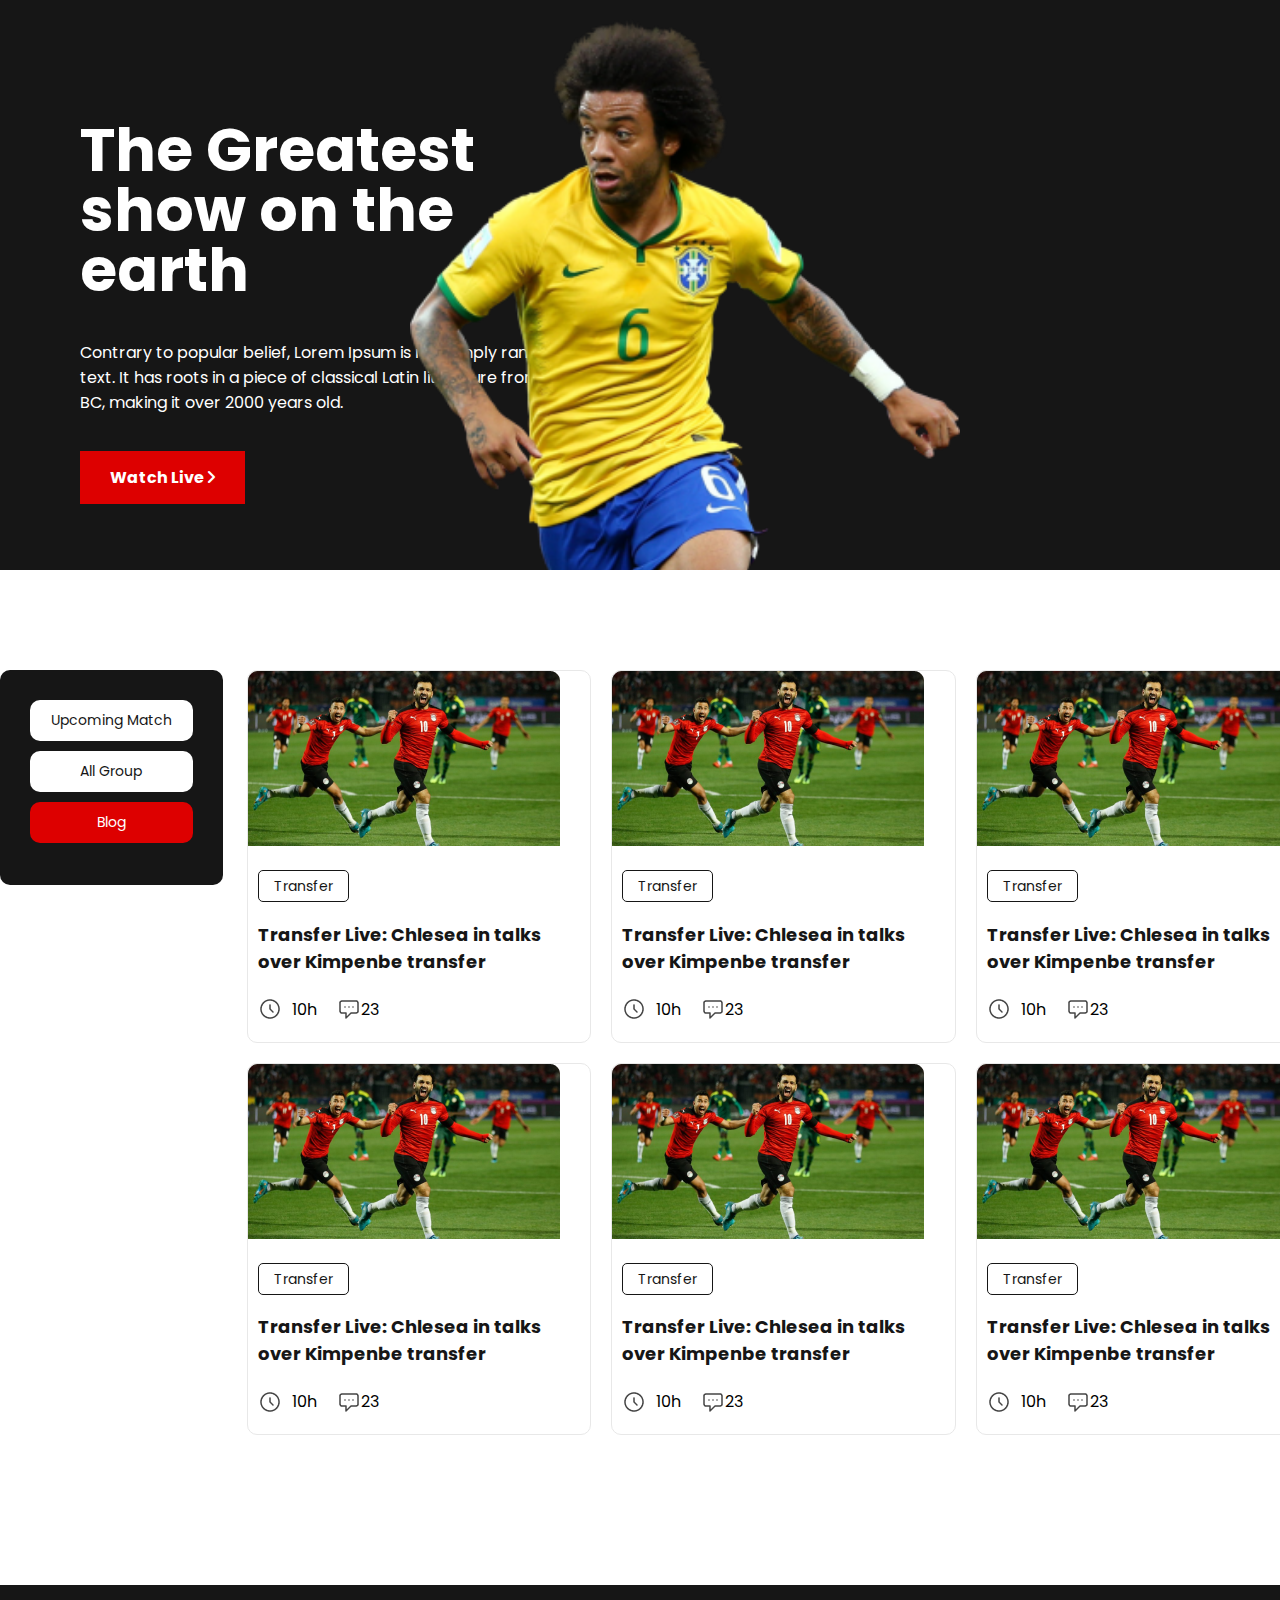
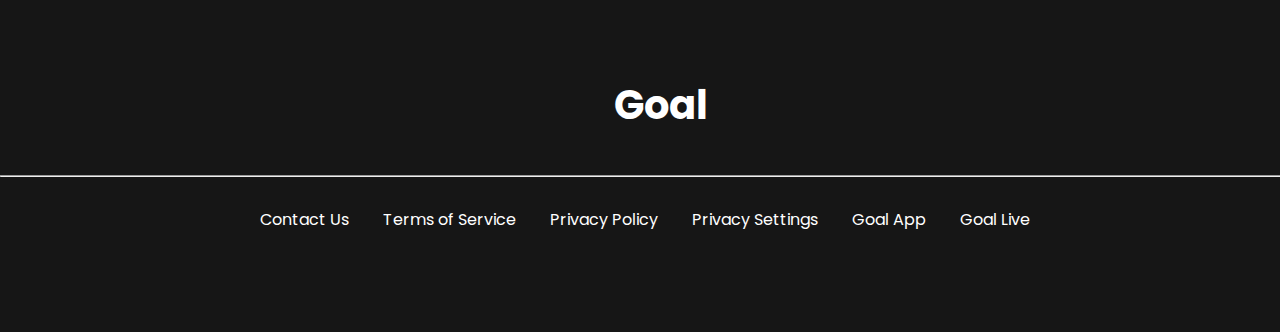
==== index.html @ 1507ff4c "homepage done" ====
<!DOCTYPE html>
<html lang="en">

<head>
    <meta charset="UTF-8">
    <meta http-equiv="X-UA-Compatible" content="IE=edge">
    <meta name="viewport" content="width=device-width, initial-scale=1.0">
    <title>World Cup - 2022</title>
    <!-- Fontawesome -->
    <link rel="stylesheet" href="css/all.min.css">
    <link rel="stylesheet" href="css/fontawesome.min.css">
    <!-- Stylesheet -->
    <link rel="stylesheet" href="css/style.css">
</head>

<body>

    <!-- Header Area Start -->
    <header class="header-area">
        <div class="container">
            <div class="header-content">
                <h1>The Greatest show on the earth</h1>
                <p>Contrary to popular belief, Lorem Ipsum is not simply
                    random text. It has roots in a piece of classical Latin literature from 45 BC, making it over 2000
                    years
                    old.</p>
                <a class="btn" href="">Watch Live <i class="fa-solid fa-angle-right"></i></a>
            </div>
            <div class="header-image">
                <img src="images/Banner Image.png" alt="banner">
            </div>

        </div>
    </header>
    <!-- Header Area End -->

    <!-- Blog Area -->
    <div class="blog-area">
        <div class="container">
            <div class="blog-wrapper">
                <div class="filter-bar">
                    <a href="#">Upcoming Match</a>
                    <a href="#">All Group</a>
                    <a class="active" href="#">Blog</a>
                </div>
                <div class="blogs">
                    <div class="blog">
                        <article>
                            <div class="blog-image">
                                <a href="#"><img src="images/Blog Image.png" alt="blog"></a>
                            </div>
                            <div class="blog-contents">
                                <a href="#">Transfer</a>
                                <h5> <a href="#">Transfer Live: Chlesea in talks over Kimpenbe transfer</a> </h5>
                                <div class="blog-meta">
                                    <div class="post-time"> <img src="images/Time Icon.png" alt="time"> <span>10h</span>
                                    </div>
                                    <div class="post-comment">
                                        <img src="images/Chat Icon.png" alt="chat"> <span>23</span>
                                    </div>
                                </div>
                            </div>
                        </article>
                        <article>
                            <div class="blog-image">
                                <a href="#"><img src="images/Blog Image.png" alt="blog"></a>
                            </div>
                            <div class="blog-contents">
                                <a href="#">Transfer</a>
                                <h5> <a href="#">Transfer Live: Chlesea in talks over Kimpenbe transfer</a> </h5>
                                <div class="blog-meta">
                                    <div class="post-time"> <img src="images/Time Icon.png" alt="time"> <span>10h</span>
                                    </div>
                                    <div class="post-comment">
                                        <img src="images/Chat Icon.png" alt="chat"> <span>23</span>
                                    </div>
                                </div>
                            </div>
                        </article>
                        <article>
                            <div class="blog-image">
                                <a href="#"><img src="images/Blog Image.png" alt="blog"></a>
                            </div>
                            <div class="blog-contents">
                                <a href="#">Transfer</a>
                                <h5> <a href="#">Transfer Live: Chlesea in talks over Kimpenbe transfer</a> </h5>
                                <div class="blog-meta">
                                    <div class="post-time"> <img src="images/Time Icon.png" alt="time"> <span>10h</span>
                                    </div>
                                    <div class="post-comment">
                                        <img src="images/Chat Icon.png" alt="chat"> <span>23</span>
                                    </div>
                                </div>
                            </div>
                        </article>
                        <article>
                            <div class="blog-image">
                                <a href="#"><img src="images/Blog Image.png" alt="blog"></a>
                            </div>
                            <div class="blog-contents">
                                <a href="#">Transfer</a>
                                <h5> <a href="#">Transfer Live: Chlesea in talks over Kimpenbe transfer</a> </h5>
                                <div class="blog-meta">
                                    <div class="post-time"> <img src="images/Time Icon.png" alt="time"> <span>10h</span>
                                    </div>
                                    <div class="post-comment">
                                        <img src="images/Chat Icon.png" alt="chat"> <span>23</span>
                                    </div>
                                </div>
                            </div>
                        </article>
                        <article>
                            <div class="blog-image">
                                <a href="#"><img src="images/Blog Image.png" alt="blog"></a>
                            </div>
                            <div class="blog-contents">
                                <a href="#">Transfer</a>
                                <h5> <a href="#">Transfer Live: Chlesea in talks over Kimpenbe transfer</a> </h5>
                                <div class="blog-meta">
                                    <div class="post-time"> <img src="images/Time Icon.png" alt="time"> <span>10h</span>
                                    </div>
                                    <div class="post-comment">
                                        <img src="images/Chat Icon.png" alt="chat"> <span>23</span>
                                    </div>
                                </div>
                            </div>
                        </article>
                        <article>
                            <div class="blog-image">
                                <a href="#"><img src="images/Blog Image.png" alt="blog"></a>
                            </div>
                            <div class="blog-contents">
                                <a href="#">Transfer</a>
                                <h5> <a href="#">Transfer Live: Chlesea in talks over Kimpenbe transfer</a> </h5>
                                <div class="blog-meta">
                                    <div class="post-time"> <img src="images/Time Icon.png" alt="time"> <span>10h</span>
                                    </div>
                                    <div class="post-comment">
                                        <img src="images/Chat Icon.png" alt="chat"> <span>23</span>
                                    </div>
                                </div>
                            </div>
                        </article>


                    </div>
                </div>
            </div>
        </div>
    </div>

    <!-- Footer Section -->
    <footer class="footer-area">
        <div class="container">
            <h3> <a href="index.html">Goal</a></h3>
            <hr>
            <div class="footer-nav">
                <ul>
                    <li><a href="#">Contact Us</a></li>
                    <li><a href="#">Terms of Service</a></li>
                    <li><a href="#">Privacy Policy</a></li>
                    <li><a href="#">Privacy Settings</a></li>
                    <li><a href="#">Goal App</a></li>
                    <li><a href="#">Goal Live</a></li>
                </ul>
            </div>
        </div>

    </footer>

</body>

</html>
---- css/style.css ----
/* Common CSS */
@import url('https://fonts.googleapis.com/css2?family=Poppins:wght@300;400;500;600&display=swap');
body{
    margin: 0;
    font-family: 'Poppins', sans-serif;
}
.container{
    width: 1320px;
    margin: auto;
}
a{
    text-decoration: none;
}
.btn{
    padding: 15px 30px;
    font-size: 16px;
    font-weight: bold;
    background-color: #DD0000;
    color: #fff;
}
/* Header Area */
.header-area{
    background-color: #161616;
    overflow: hidden;
    padding: 80px;
    position: relative;
}
.header-content{
    max-width: 500px;
    color: #fff;
}
.header-content h1{
    font-size: 60px;
    line-height: 60px;
}
.header-content p{
    margin-bottom: 50px;
}

.header-image{
    position: absolute;
    bottom: -6%;
    right: 25%;
}
.header-image img{
    width: 550px;
}

/* Blog Area */
.blog-area{
    padding: 100px 0;
}
.blog-wrapper{
    display: flex;
}
.blog-area .filter-bar{
    background-color: #161616;
    padding: 30px;
    width: 250px;
    height: 155px;
    border-radius: 10px;
    margin-right: 24px;
}

.blog-area .filter-bar a{
    color: #161616;
    background-color: #fff;
    padding: 10px 20px;
    display: block;
    margin-bottom: 10px;
    border-radius: 10px;
    text-align: center;
    font-size: 14px;
}
.blog-area .filter-bar .active{
    background-color: #DD0000;
    color: #fff;
}
.blog-area .blog{
    display: grid;
    grid-template-columns: repeat(3, 1fr);
    grid-column-gap: 20px;
    grid-row-gap: 20px;
}
.blog-area .blog article{
    border: 1px solid #E8E8E8;
    border-radius: 10px;
}
.blog-area .blog article .blog-contents{
    padding: 20px 10px;
}
.blog-area .blog article .blog-contents > a{
    border: 1px solid #161616;
    color: #161616;
    padding: 5px 15px;
    font-size: 14px;
    border-radius: 5px;
}
.blog-area .blog article .blog-contents h5 a{
    font-size: 18px;
    color: #161616;
}
.blog-area .blog article .blog-contents .blog-meta{
    display: flex;
    justify-content: flex-start;
    align-items: center;
}
.blog-area .blog article .blog-contents .blog-meta .post-time{
   display: flex;
   justify-content: space-between;
   align-items: center;
   margin-right: 20px;
}
.blog-area .blog article .blog-contents .blog-meta .post-time img{
   margin-right: 10px;
}

.blog-area .blog article .blog-contents .blog-meta .post-comment{
   display: flex;
   justify-content: space-between;
   align-items: center;
}


/* Foote Area */
.footer-area{
    margin-top: 50px;
    background-color: #161616;
    padding: 50px 0 100px 0;
    text-align: center;
    overflow: hidden;
}
.footer-area h3{
    color: #fff;
    font-size: 40px;
}
.footer-area h3 a{
    color: #fff;
}
.footer-area .footer-nav{
    margin-top: 30px;
}
.footer-area .footer-nav ul{
    margin: 0;
    padding: 0;
}
.footer-area .footer-nav ul li{
    list-style: none;
    display: inline-block;
    margin-right: 30px;
}
.footer-area .footer-nav ul li a{
    text-decoration: none;
    color: #fff;
}
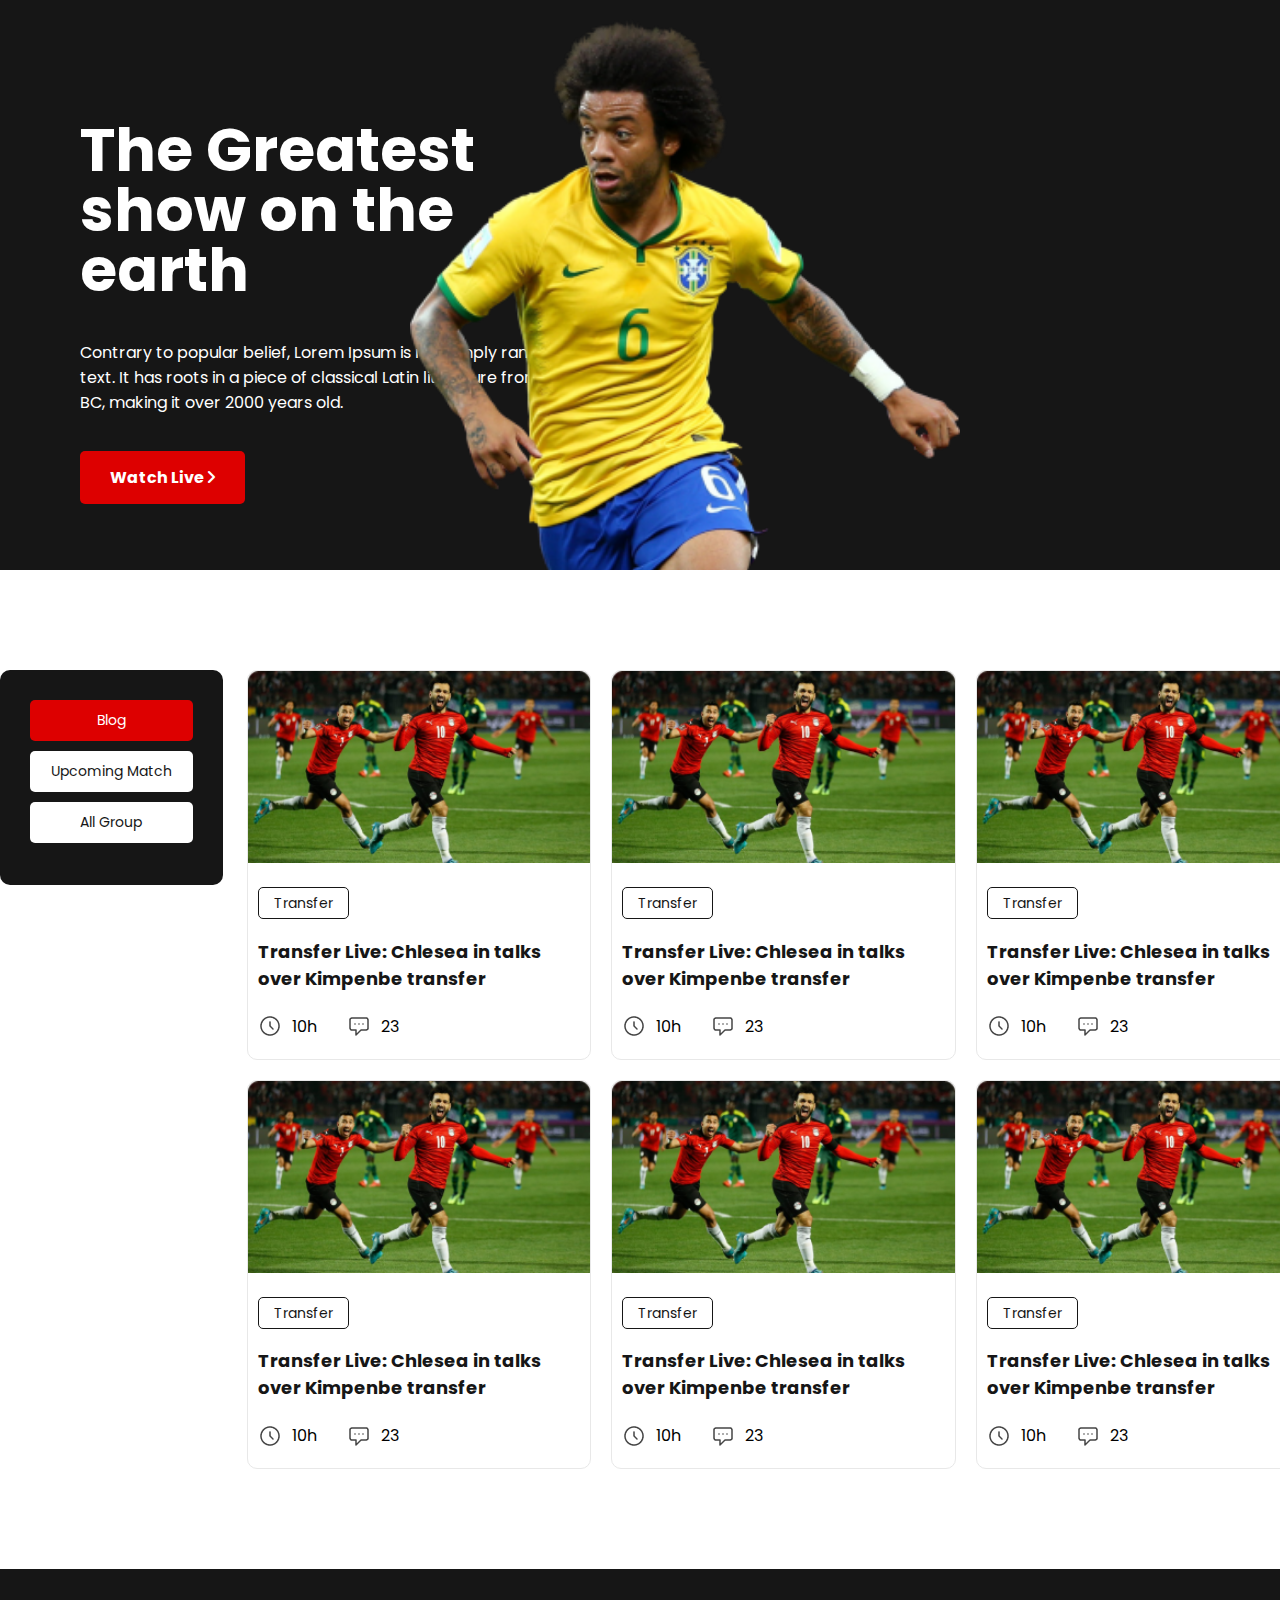
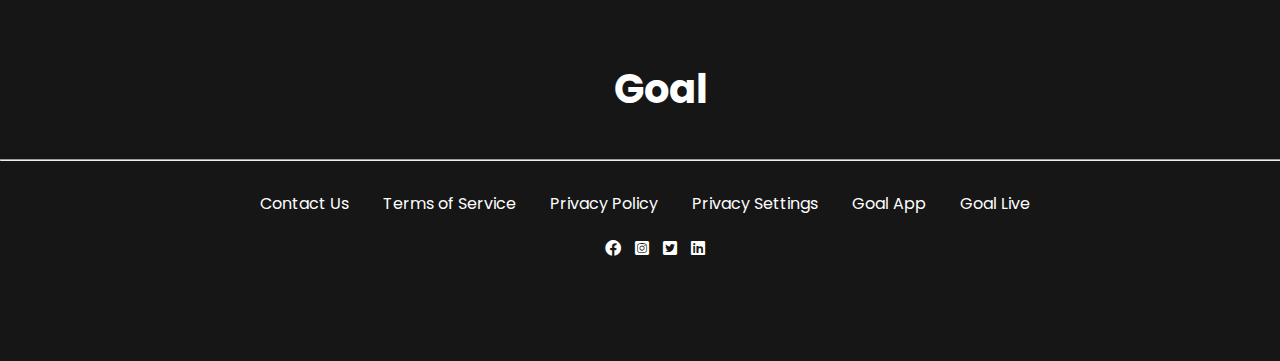
==== commit 614d41db: "all page done" ====
--- a/index.html
+++ b/index.html
@@ -11,6 +11,7 @@
     <link rel="stylesheet" href="css/fontawesome.min.css">
     <!-- Stylesheet -->
     <link rel="stylesheet" href="css/style.css">
+    <link rel="icon" type="image/png" href="images/favicon-96x96.png">
 </head>
 
 <body>
@@ -39,9 +40,9 @@
         <div class="container">
             <div class="blog-wrapper">
                 <div class="filter-bar">
-                    <a href="#">Upcoming Match</a>
+                    <a class="active" href="#">Blog</a>
+                    <a href="upcoming-match.html">Upcoming Match</a>
                     <a href="#">All Group</a>
-                    <a class="active" href="#">Blog</a>
                 </div>
                 <div class="blogs">
                     <div class="blog">
@@ -164,6 +165,12 @@
                     <li><a href="#">Goal Live</a></li>
                 </ul>
             </div>
+            <div class="socials">
+                <a href="#"><i class="fa-brands fa-facebook"></i></a>
+                <a href="#"><i class="fa-brands fa-instagram-square"></i></a>
+                <a href="#"><i class="fa-brands fa-twitter-square"></i></a>
+                <a href="#"><i class="fa-brands fa-linkedin"></i></a>
+            </div>
         </div>
 
     </footer>
--- a/css/style.css
+++ b/css/style.css
@@ -17,6 +17,7 @@
     font-weight: bold;
     background-color: #DD0000;
     color: #fff;
+    border-radius: 5px;
 }
 /* Header Area */
 .header-area{
@@ -48,7 +49,7 @@
 
 /* Blog Area */
 .blog-area{
-    padding: 100px 0;
+    padding: 100px 0 50px 0;
 }
 .blog-wrapper{
     display: flex;
@@ -68,7 +69,7 @@
     padding: 10px 20px;
     display: block;
     margin-bottom: 10px;
-    border-radius: 10px;
+    border-radius: 5px;
     text-align: center;
     font-size: 14px;
 }
@@ -86,6 +87,9 @@
     border: 1px solid #E8E8E8;
     border-radius: 10px;
 }
+.blog-area .blog article .blog-image a img{
+    width: 100%;
+}
 .blog-area .blog article .blog-contents{
     padding: 20px 10px;
 }
@@ -109,9 +113,12 @@
    display: flex;
    justify-content: space-between;
    align-items: center;
-   margin-right: 20px;
+   margin-right: 30px;
 }
 .blog-area .blog article .blog-contents .blog-meta .post-time img{
+   margin-right: 10px;
+}
+.blog-area .blog article .blog-contents .blog-meta .post-comment img{
    margin-right: 10px;
 }
 
@@ -121,6 +128,73 @@
    align-items: center;
 }
 
+/* Upcoming Match Area*/
+.ucm-area{
+    padding: 100px 0 50px 0;
+}
+.ucm-wrapper{
+    display: flex;
+}
+.ucm-area .filter-bar{
+    background-color: #161616;
+    padding: 30px;
+    width: 250px;
+    height: 155px;
+    border-radius: 10px;
+    margin-right: 24px;
+}
+
+.ucm-area .filter-bar a{
+    color: #161616;
+    background-color: #fff;
+    padding: 10px 20px;
+    display: block;
+    margin-bottom: 10px;
+    border-radius: 5px;
+    text-align: center;
+    font-size: 14px;
+}
+.ucm-area .filter-bar .active{
+    background-color: #DD0000;
+    color: #fff;
+}
+.ucm-area .matchs{
+    display: grid;
+    grid-template-columns: repeat(3, 1fr);
+    grid-column-gap: 20px;
+    grid-row-gap: 20px;
+}
+.ucm-area .matchs .single-match{
+    border: 1px solid #E8E8E8;
+    border-radius: 10px;
+    padding: 20px;
+}
+
+.ucm-area .matchs .single-match .vs-image{
+    display: flex;
+    align-items: center;
+    margin-bottom: 20px;
+}
+.ucm-area .matchs .single-match .vs-image img{
+    width: 83px;
+    height: auto;
+}
+.ucm-area .matchs .single-match .vs-image h5{
+    margin: 0 10px;
+}
+.ucm-area .matchs .single-match .vs-info{
+    text-align: center;
+}
+.ucm-area .matchs .single-match .vs-info h4{
+    font-size: 20px;
+    font-weight: 500;
+    margin: 0 0 10px 0;
+}
+.ucm-area .matchs .single-match .vs-info p{
+    font-size: 16px;
+    font-weight: normal;
+}
+
 
 /* Foote Area */
 .footer-area{
@@ -154,3 +228,14 @@
     color: #fff;
 }
 
+.footer-area .socials{
+    margin-top: 20px;
+}
+
+.footer-area .socials a{
+    text-decoration: none;
+    color: #fff;
+    margin-right: 10px;
+    font-size: 16px;
+    display: inline-block;
+}
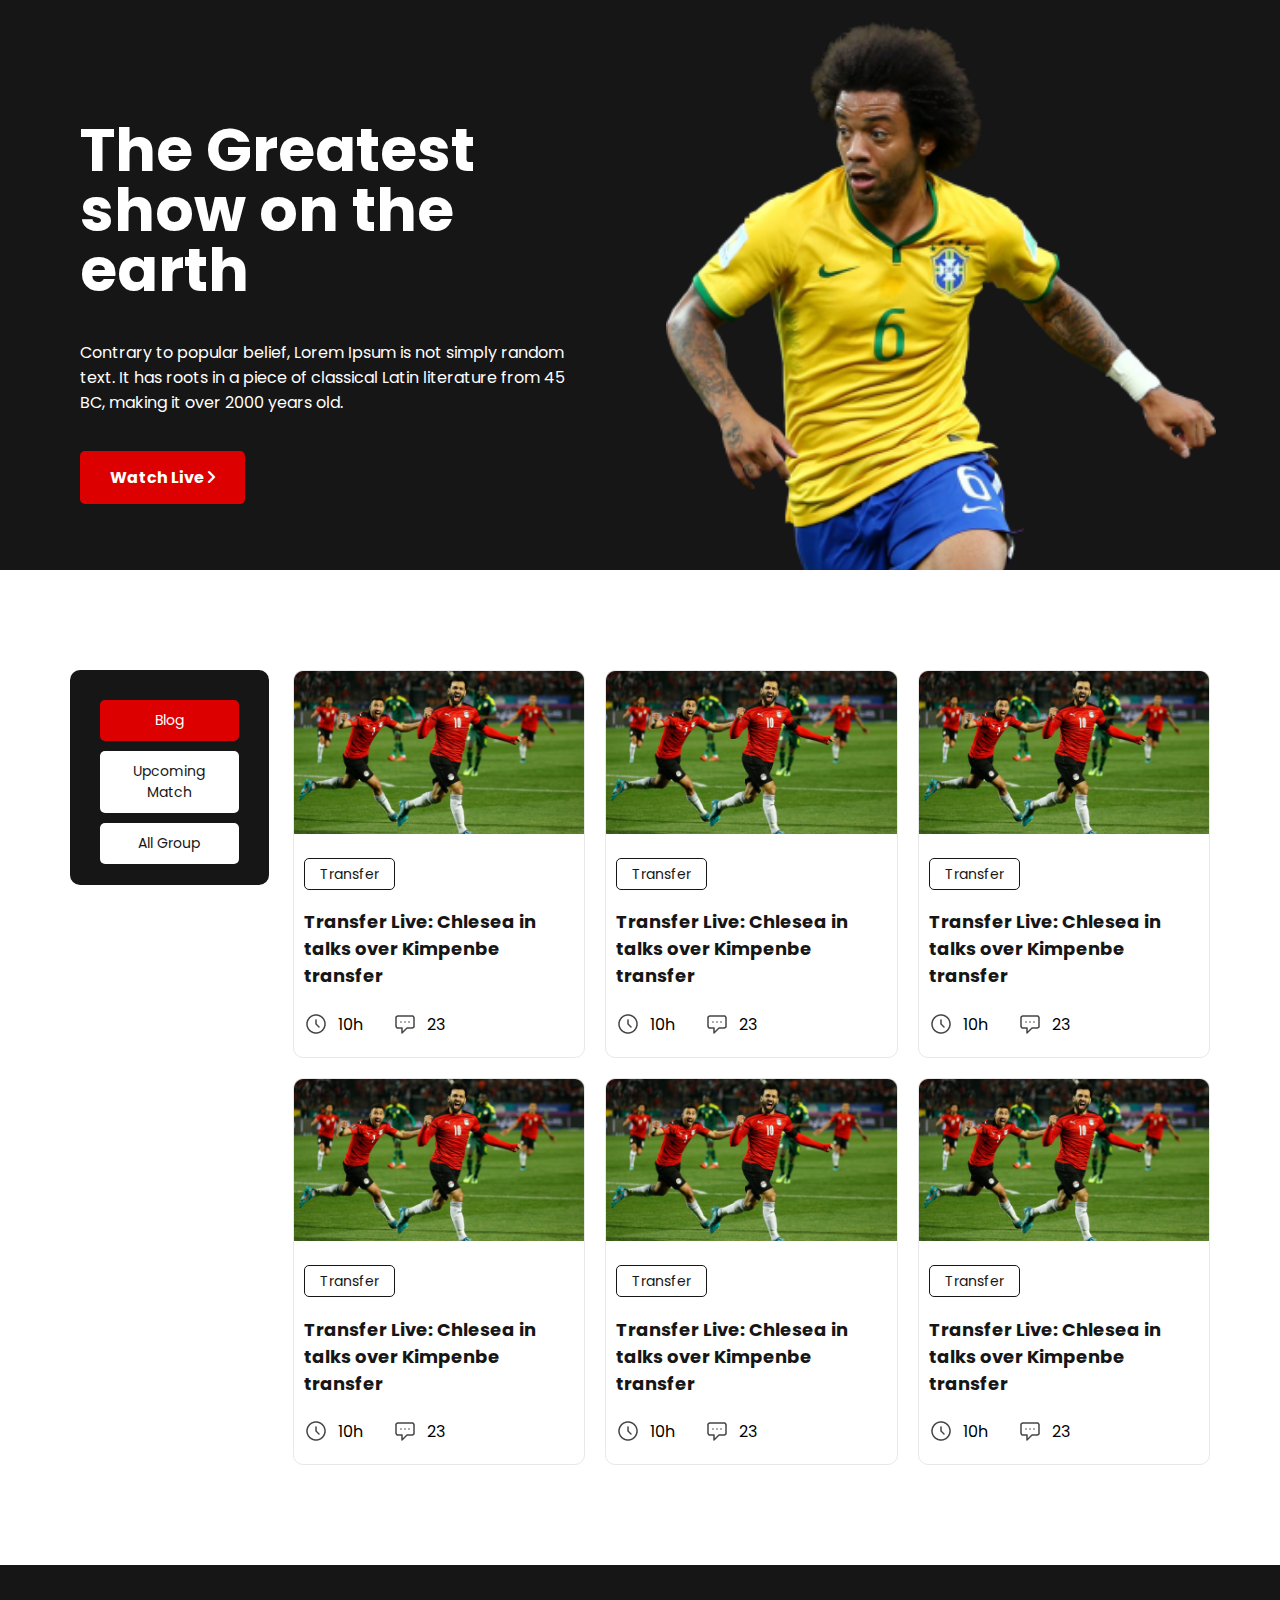
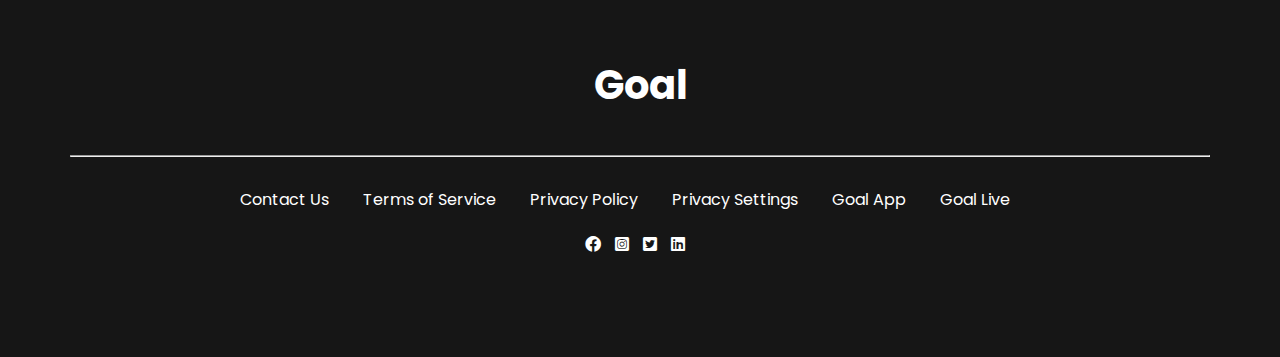
==== commit bb153e79: "container responsive done" ====
--- a/index.html
+++ b/index.html
@@ -11,6 +11,8 @@
     <link rel="stylesheet" href="css/fontawesome.min.css">
     <!-- Stylesheet -->
     <link rel="stylesheet" href="css/style.css">
+    <link rel="stylesheet" href="css/responsive.css">
+    <!-- Favicon -->
     <link rel="icon" type="image/png" href="images/favicon-96x96.png">
 </head>
 
--- a/css/responsive.css
+++ b/css/responsive.css
@@ -0,0 +1,45 @@
+/* Normal desktop :1200px. */
+@media (min-width: 1200px) and (max-width: 1500px) {
+
+    .container{
+        width: 1140px;
+    }
+
+    /* Herader Area */
+    .header-image{
+        right: 5%;
+    }
+
+}
+
+
+/* Normal desktop :992px. */
+@media (min-width: 992px) and (max-width: 1200px) {
+    .container{
+        width: 960px;
+    }
+
+}
+
+ 
+/* Tablet desktop :768px. */
+@media (min-width: 768px) and (max-width: 991px) {
+
+    .container{
+         width: 720px;
+    }
+
+}
+
+ 
+/* small mobile :320px. */
+@media (max-width: 767px) {
+    
+ 
+}
+ 
+/* Large Mobile :480px. */
+@media only screen and (min-width: 480px) and (max-width: 767px) {
+.container {width:450px}
+ 
+}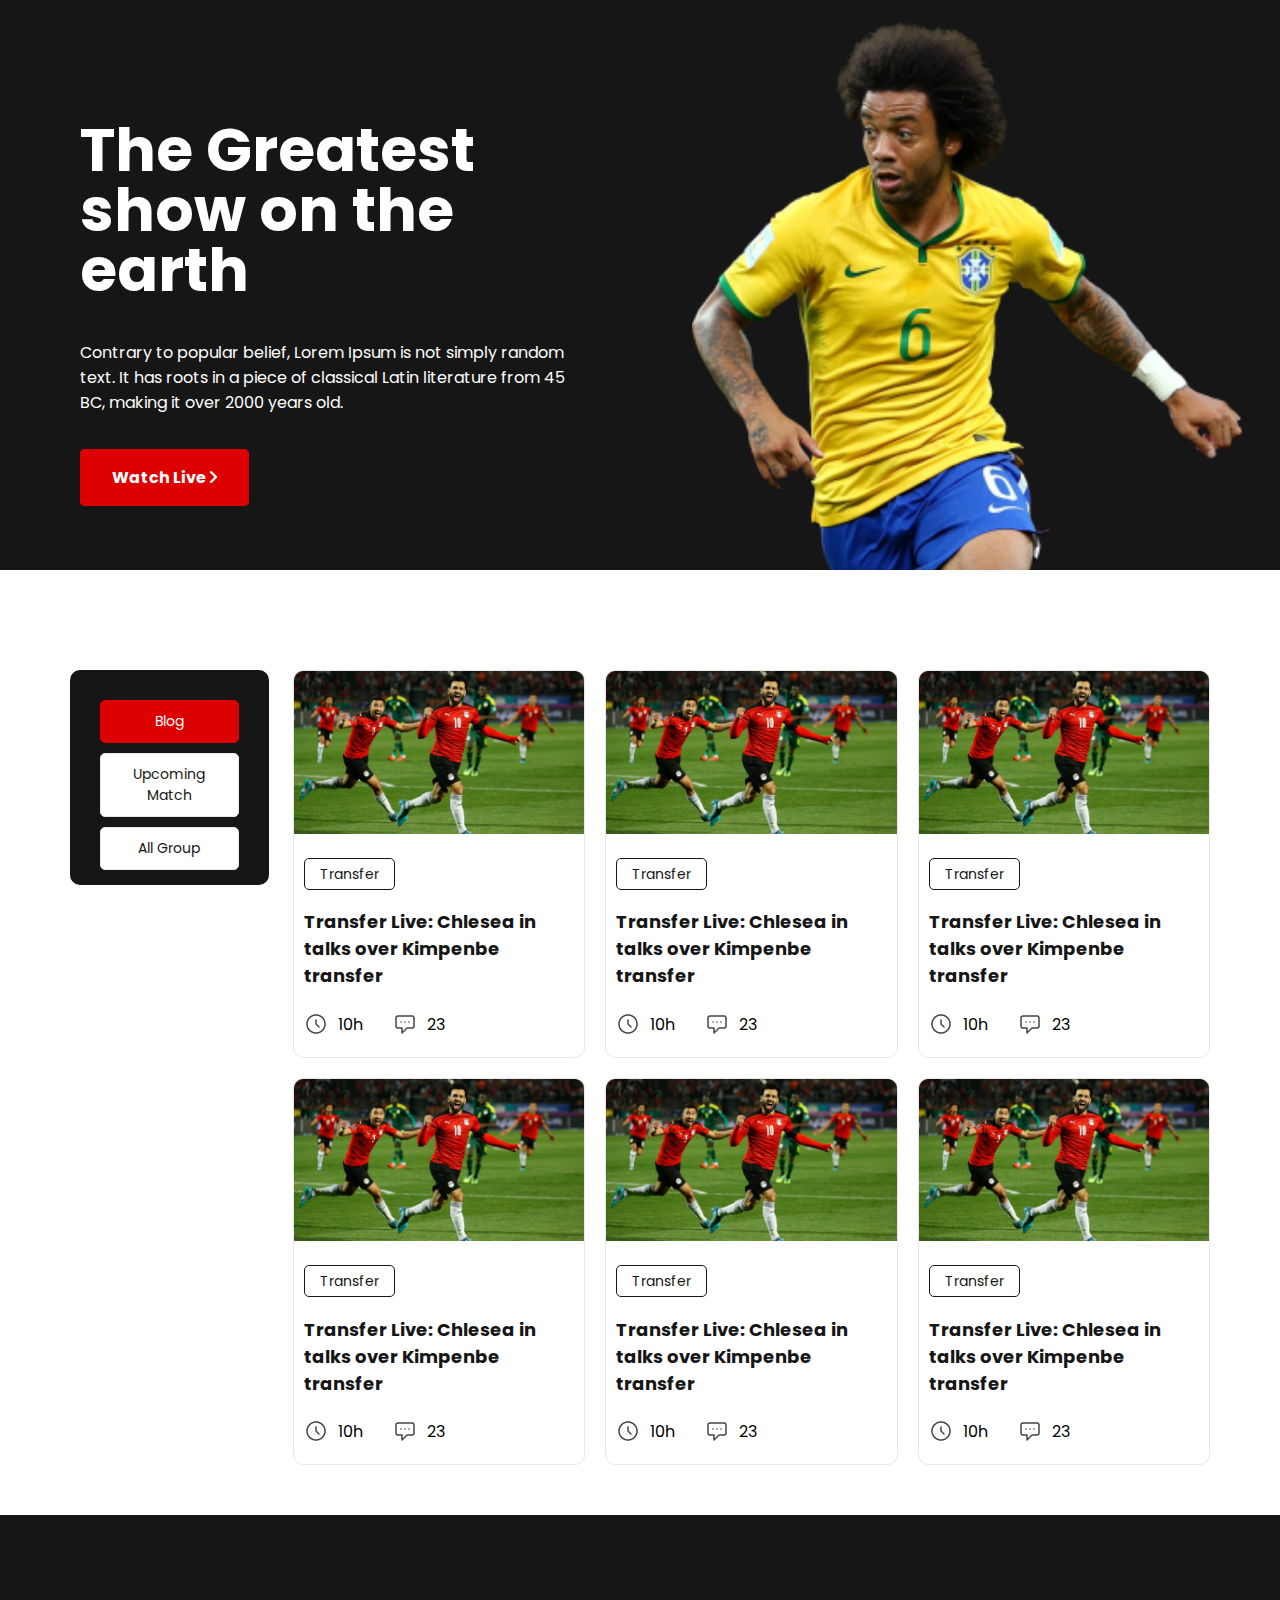
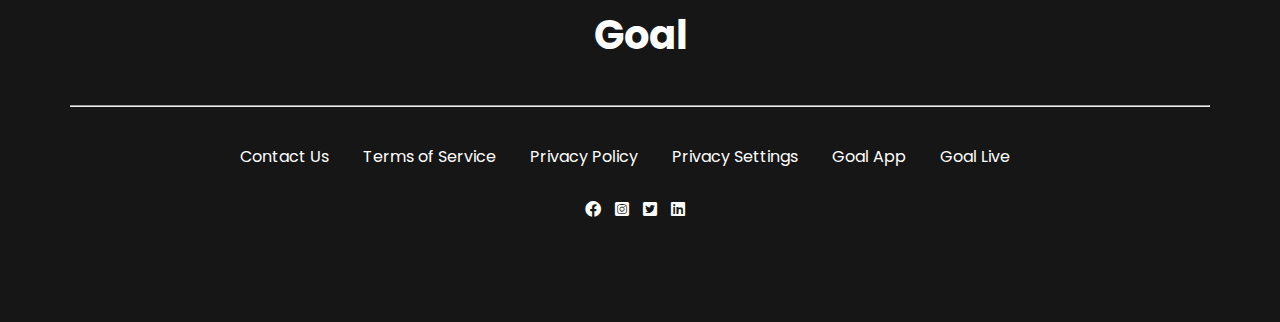
==== commit b6b6b157: "responsive done" ====
--- a/index.html
+++ b/index.html
@@ -144,8 +144,9 @@
                                 </div>
                             </div>
                         </article>
-
-
+                    </div>
+                    <div class="view-more">
+                        <a class="btn btn-7" href="#">View All</a>
                     </div>
                 </div>
             </div>
--- a/css/style.css
+++ b/css/style.css
@@ -1,60 +1,105 @@
 /* Common CSS */
 @import url('https://fonts.googleapis.com/css2?family=Poppins:wght@300;400;500;600&display=swap');
-body{
+
+body {
     margin: 0;
     font-family: 'Poppins', sans-serif;
 }
-.container{
+
+.container {
     width: 1320px;
     margin: auto;
 }
-a{
+
+a {
     text-decoration: none;
 }
-.btn{
+
+/* .btn {
     padding: 15px 30px;
     font-size: 16px;
     font-weight: bold;
     background-color: #DD0000;
     color: #fff;
     border-radius: 5px;
-}
+} */
+
+.btn {
+    padding: 15px 30px;
+    font-size: 16px;
+    font-weight: bold;
+    background-color: #DD0000;
+    color: #fff;
+    border-radius: 5px;
+    border: 2px solid #DD0000;
+    transition: all .5s;
+}
+
+.btn i {
+    transition: all .5s;
+}
+
+.btn:hover {
+    background-color: #fff;
+    color: #DD0000;
+
+}
+
+.btn:hover i {
+    margin-left: 10px;
+}
+
+
 /* Header Area */
-.header-area{
+.header-area {
     background-color: #161616;
     overflow: hidden;
     padding: 80px;
     position: relative;
 }
-.header-content{
+
+.header-content {
     max-width: 500px;
     color: #fff;
 }
-.header-content h1{
+
+.header-content h1 {
     font-size: 60px;
     line-height: 60px;
 }
-.header-content p{
+
+.header-content p {
     margin-bottom: 50px;
 }
 
-.header-image{
+.header-image {
     position: absolute;
     bottom: -6%;
-    right: 25%;
-}
-.header-image img{
+    right: 10%;
+}
+
+.header-image img {
     width: 550px;
 }
 
 /* Blog Area */
-.blog-area{
+.blog-area {
     padding: 100px 0 50px 0;
 }
-.blog-wrapper{
-    display: flex;
-}
-.blog-area .filter-bar{
+
+.blog-wrapper {
+    display: flex;
+}
+
+.blog-area .blogs .view-more {
+    display: flex;
+    justify-content: center;
+    align-content: center;
+    margin-top: 40px;
+    display: none;
+}
+
+.blog-area .filter-bar {
     background-color: #161616;
     padding: 30px;
     width: 250px;
@@ -63,79 +108,94 @@
     margin-right: 24px;
 }
 
-.blog-area .filter-bar a{
+.blog-area .filter-bar a {
     color: #161616;
     background-color: #fff;
     padding: 10px 20px;
     display: block;
     margin-bottom: 10px;
+    border: 1px solid #E8E8E8;
     border-radius: 5px;
     text-align: center;
     font-size: 14px;
 }
-.blog-area .filter-bar .active{
+
+.blog-area .filter-bar .active {
     background-color: #DD0000;
     color: #fff;
-}
-.blog-area .blog{
+    border: 1px solid #DD0000;
+}
+
+.blog-area .blog {
     display: grid;
     grid-template-columns: repeat(3, 1fr);
     grid-column-gap: 20px;
     grid-row-gap: 20px;
 }
-.blog-area .blog article{
+
+.blog-area .blog article {
     border: 1px solid #E8E8E8;
     border-radius: 10px;
 }
-.blog-area .blog article .blog-image a img{
+
+.blog-area .blog article .blog-image a img {
     width: 100%;
 }
-.blog-area .blog article .blog-contents{
+
+.blog-area .blog article .blog-contents {
     padding: 20px 10px;
 }
-.blog-area .blog article .blog-contents > a{
+
+.blog-area .blog article .blog-contents>a {
     border: 1px solid #161616;
     color: #161616;
     padding: 5px 15px;
     font-size: 14px;
     border-radius: 5px;
 }
-.blog-area .blog article .blog-contents h5 a{
+
+.blog-area .blog article .blog-contents h5 a {
     font-size: 18px;
     color: #161616;
 }
-.blog-area .blog article .blog-contents .blog-meta{
+
+.blog-area .blog article .blog-contents .blog-meta {
     display: flex;
     justify-content: flex-start;
     align-items: center;
 }
-.blog-area .blog article .blog-contents .blog-meta .post-time{
-   display: flex;
-   justify-content: space-between;
-   align-items: center;
-   margin-right: 30px;
-}
-.blog-area .blog article .blog-contents .blog-meta .post-time img{
-   margin-right: 10px;
-}
-.blog-area .blog article .blog-contents .blog-meta .post-comment img{
-   margin-right: 10px;
-}
-
-.blog-area .blog article .blog-contents .blog-meta .post-comment{
-   display: flex;
-   justify-content: space-between;
-   align-items: center;
+
+.blog-area .blog article .blog-contents .blog-meta .post-time {
+    display: flex;
+    justify-content: space-between;
+    align-items: center;
+    margin-right: 30px;
+}
+
+.blog-area .blog article .blog-contents .blog-meta .post-time img {
+    margin-right: 10px;
+}
+
+.blog-area .blog article .blog-contents .blog-meta .post-comment img {
+    margin-right: 10px;
+}
+
+.blog-area .blog article .blog-contents .blog-meta .post-comment {
+    display: flex;
+    justify-content: space-between;
+    align-items: center;
 }
 
 /* Upcoming Match Area*/
-.ucm-area{
+.ucm-area {
     padding: 100px 0 50px 0;
 }
-.ucm-wrapper{
-    display: flex;
-}
-.ucm-area .filter-bar{
+
+.ucm-wrapper {
+    display: flex;
+}
+
+.ucm-area .filter-bar {
     background-color: #161616;
     padding: 30px;
     width: 250px;
@@ -144,98 +204,123 @@
     margin-right: 24px;
 }
 
-.ucm-area .filter-bar a{
+.ucm-area .filter-bar a {
     color: #161616;
     background-color: #fff;
     padding: 10px 20px;
     display: block;
     margin-bottom: 10px;
+    border: 1px solid #E8E8E8;
     border-radius: 5px;
     text-align: center;
     font-size: 14px;
 }
-.ucm-area .filter-bar .active{
+
+.ucm-area .filter-bar .active {
     background-color: #DD0000;
     color: #fff;
-}
-.ucm-area .matchs{
+    border: 1px solid #DD0000;
+}
+
+.ucm-area .matchs {
     display: grid;
     grid-template-columns: repeat(3, 1fr);
     grid-column-gap: 20px;
     grid-row-gap: 20px;
 }
-.ucm-area .matchs .single-match{
+
+.ucm-area .view-more {
+    display: flex;
+    justify-content: center;
+    align-content: center;
+    margin-top: 40px;
+    display: none;
+}
+
+.ucm-area .matchs .single-match {
     border: 1px solid #E8E8E8;
     border-radius: 10px;
     padding: 20px;
 }
 
-.ucm-area .matchs .single-match .vs-image{
+.ucm-area .matchs .single-match .vs-image {
     display: flex;
     align-items: center;
     margin-bottom: 20px;
-}
-.ucm-area .matchs .single-match .vs-image img{
+    justify-content: center;
+}
+
+.ucm-area .matchs .single-match .vs-image img {
     width: 83px;
     height: auto;
 }
-.ucm-area .matchs .single-match .vs-image h5{
+
+.ucm-area .matchs .single-match .vs-image h5 {
     margin: 0 10px;
 }
-.ucm-area .matchs .single-match .vs-info{
+
+.ucm-area .matchs .single-match .vs-info {
     text-align: center;
 }
-.ucm-area .matchs .single-match .vs-info h4{
+
+.ucm-area .matchs .single-match .vs-info h4 {
     font-size: 20px;
     font-weight: 500;
     margin: 0 0 10px 0;
 }
-.ucm-area .matchs .single-match .vs-info p{
+
+.ucm-area .matchs .single-match .vs-info p {
     font-size: 16px;
     font-weight: normal;
 }
 
 
 /* Foote Area */
-.footer-area{
-    margin-top: 50px;
+.footer-area {
     background-color: #161616;
     padding: 50px 0 100px 0;
     text-align: center;
     overflow: hidden;
 }
-.footer-area h3{
+
+.footer-area h3 {
     color: #fff;
     font-size: 40px;
 }
-.footer-area h3 a{
-    color: #fff;
-}
-.footer-area .footer-nav{
+
+.footer-area h3 a {
+    color: #fff;
+}
+
+.footer-area .footer-nav {
     margin-top: 30px;
 }
-.footer-area .footer-nav ul{
+
+.footer-area .footer-nav ul {
     margin: 0;
     padding: 0;
 }
-.footer-area .footer-nav ul li{
+
+.footer-area .footer-nav ul li {
     list-style: none;
     display: inline-block;
     margin-right: 30px;
 }
-.footer-area .footer-nav ul li a{
+
+.footer-area .footer-nav ul li a {
     text-decoration: none;
     color: #fff;
-}
-
-.footer-area .socials{
+    line-height: 40px;
+}
+
+.footer-area .socials {
     margin-top: 20px;
 }
 
-.footer-area .socials a{
+.footer-area .socials a {
     text-decoration: none;
     color: #fff;
     margin-right: 10px;
     font-size: 16px;
     display: inline-block;
-}
+}--- a/css/responsive.css
+++ b/css/responsive.css
@@ -1,13 +1,13 @@
 /* Normal desktop :1200px. */
 @media (min-width: 1200px) and (max-width: 1500px) {
 
-    .container{
+    .container {
         width: 1140px;
     }
 
     /* Herader Area */
-    .header-image{
-        right: 5%;
+    .header-image {
+        right: 3%;
     }
 
 }
@@ -15,31 +15,202 @@
 
 /* Normal desktop :992px. */
 @media (min-width: 992px) and (max-width: 1200px) {
-    .container{
+    .container {
         width: 960px;
     }
 
-}
-
- 
+    /* Herader Area */
+    .header-image {
+        right: -15%;
+    }
+
+}
+
+
 /* Tablet desktop :768px. */
 @media (min-width: 768px) and (max-width: 991px) {
 
-    .container{
-         width: 720px;
-    }
-
-}
-
- 
+    .container {
+        width: 720px;
+    }
+
+    /* Header Area */
+    .header-content {
+        max-width: 370px;
+    }
+
+    .header-content h1 {
+        font-size: 46px;
+    }
+
+    .header-image {
+        right: -31%;
+    }
+
+    /* Blog Area */
+    .blog-area {
+        padding: 70px 0 30px 0;
+    }
+
+    .blog-wrapper {
+        display: block;
+    }
+
+    .blog-area .filter-bar {
+        margin-bottom: 40px;
+        width: 100%;
+        background-color: transparent;
+        padding: 0;
+        height: auto;
+        border-radius: 0;
+        margin-right: 0;
+        display: grid;
+        grid-template-columns: repeat(3, 1fr);
+        grid-column-gap: 30px;
+    }
+
+    .blog-area .blog {
+        grid-template-columns: repeat(2, 1fr);
+    }
+
+    .blog-area .blogs .view-more {
+        display: flex;
+    }
+
+    /* Upcoming Match Area*/
+    .ucm-area {
+        padding: 70px 0 30px 0;
+    }
+
+    .ucm-wrapper {
+        display: block;
+    }
+
+    .ucm-area .filter-bar {
+        margin-bottom: 40px;
+        width: 100%;
+        background-color: transparent;
+        padding: 0;
+        height: auto;
+        border-radius: 0;
+        margin-right: 0;
+        display: grid;
+        grid-template-columns: repeat(3, 1fr);
+        grid-column-gap: 30px;
+    }
+
+    .ucm-area .matchs {
+        grid-template-columns: repeat(2, 1fr);
+    }
+
+    .ucm-area .view-more {
+        display: flex;
+    }
+
+
+}
+
+
 /* small mobile :320px. */
 @media (max-width: 767px) {
-    
- 
-}
- 
+
+    .container {
+        width: 100%;
+        margin: auto;
+    }
+
+    /* Header Area */
+    .header-area {
+        padding: 15px 30px;
+    }
+
+    .header-content {
+        text-align: center;
+        margin-bottom: 30px;
+    }
+
+    .header-content h1 {
+        font-size: 38px;
+        line-height: 50px;
+    }
+
+    .header-image {
+        position: inherit;
+        margin-bottom: -25px;
+    }
+
+    .header-image img {
+        width: 100%;
+    }
+
+    /* Blog Area */
+    .blog-area {
+        padding: 30px
+    }
+
+    .blog-area .blog {
+        grid-template-columns: repeat(1, 1fr);
+    }
+
+    .blog-wrapper {
+        display: block;
+    }
+
+    .blog-area .filter-bar {
+        margin-bottom: 40px;
+        width: 100%;
+        background-color: transparent;
+        padding: 0;
+        height: auto;
+        border-radius: 0;
+        margin-right: 0;
+        display: block;
+    }
+
+    /* Upcoming Match Area*/
+    .ucm-area {
+        padding: 30px
+    }
+
+    .ucm-wrapper {
+        display: block;
+    }
+
+    .ucm-area .filter-bar {
+        margin-bottom: 40px;
+        width: 100%;
+        background-color: transparent;
+        padding: 0;
+        height: auto;
+        border-radius: 0;
+        margin-right: 0;
+        display: block;
+    }
+
+    .ucm-area .matchs {
+        grid-template-columns: repeat(1, 1fr);
+    }
+
+    /* Footer Area */
+    .footer-area {
+        padding: 30px;
+    }
+
+    .footer-area h3 {
+        margin: 0;
+    }
+
+    .footer-area .footer-nav ul li {
+        display: block;
+        margin-right: 0;
+    }
+}
+
 /* Large Mobile :480px. */
 @media only screen and (min-width: 480px) and (max-width: 767px) {
-.container {width:450px}
- 
+    .container {
+        width: 450px
+    }
+
+
 }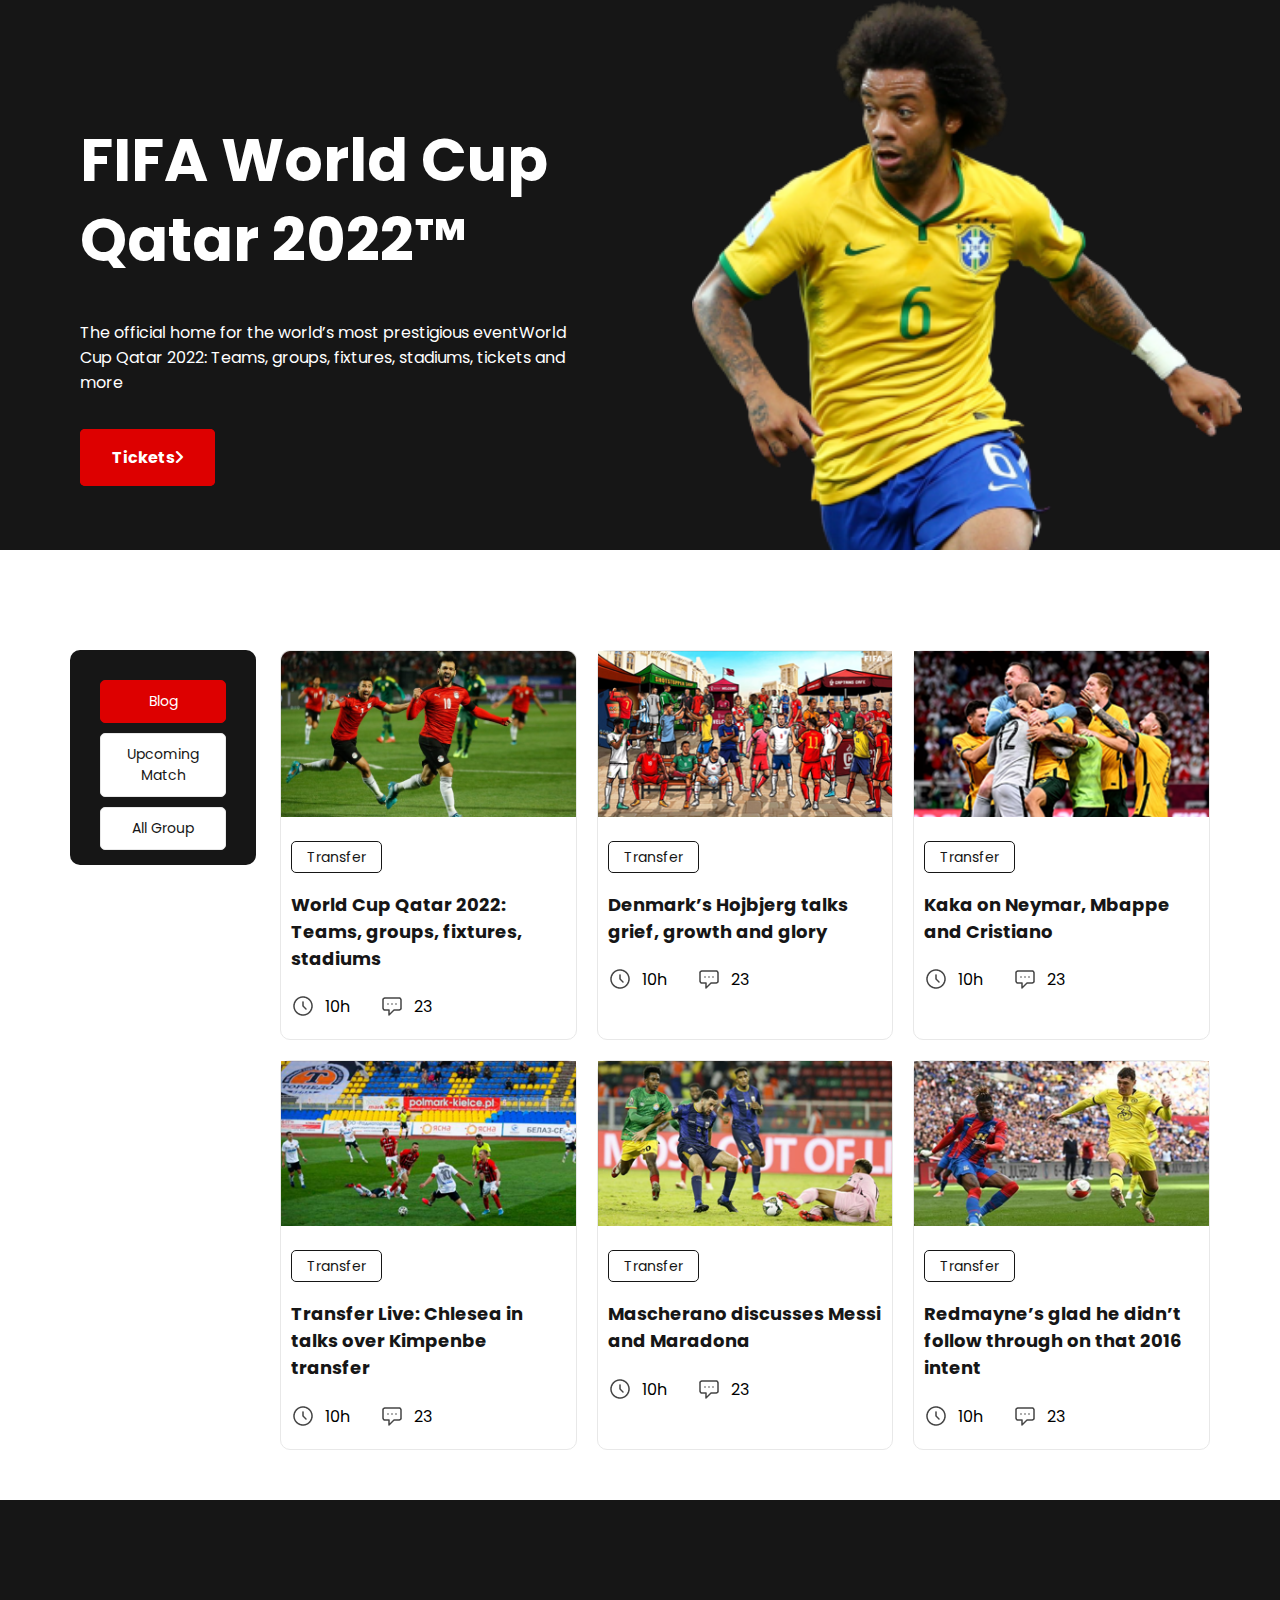
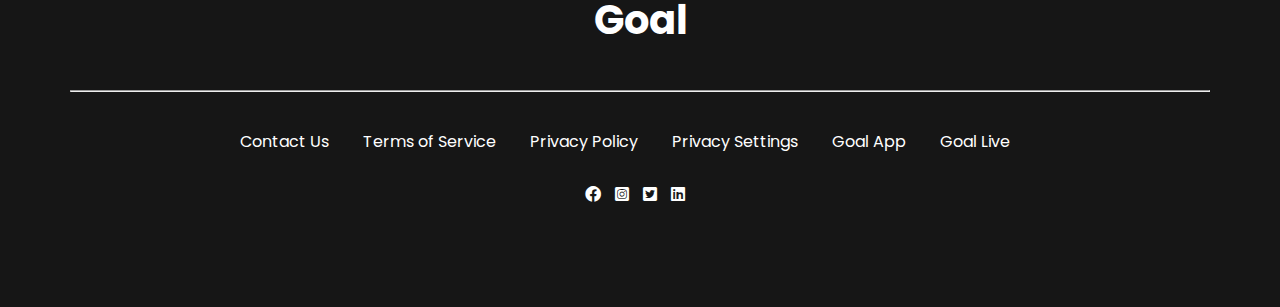
==== commit 014db284: "project done - yahoo" ====
--- a/index.html
+++ b/index.html
@@ -22,12 +22,10 @@
     <header class="header-area">
         <div class="container">
             <div class="header-content">
-                <h1>The Greatest show on the earth</h1>
-                <p>Contrary to popular belief, Lorem Ipsum is not simply
-                    random text. It has roots in a piece of classical Latin literature from 45 BC, making it over 2000
-                    years
-                    old.</p>
-                <a class="btn" href="">Watch Live <i class="fa-solid fa-angle-right"></i></a>
+                <h1>FIFA World Cup Qatar 2022™</h1>
+                <p>The official home for the world’s most prestigious eventWorld Cup Qatar 2022: Teams, groups,
+                    fixtures, stadiums, tickets and more</p>
+                <a class="btn" href="">Tickets<i class="fa-solid fa-angle-right"></i></a>
             </div>
             <div class="header-image">
                 <img src="images/Banner Image.png" alt="banner">
@@ -54,7 +52,7 @@
                             </div>
                             <div class="blog-contents">
                                 <a href="#">Transfer</a>
-                                <h5> <a href="#">Transfer Live: Chlesea in talks over Kimpenbe transfer</a> </h5>
+                                <h5> <a href="#">World Cup Qatar 2022: Teams, groups, fixtures, stadiums</a> </h5>
                                 <div class="blog-meta">
                                     <div class="post-time"> <img src="images/Time Icon.png" alt="time"> <span>10h</span>
                                     </div>
@@ -66,7 +64,40 @@
                         </article>
                         <article>
                             <div class="blog-image">
-                                <a href="#"><img src="images/Blog Image.png" alt="blog"></a>
+                                <a href="#"><img src="images/blog-image-2.png" alt="blog"></a>
+                            </div>
+                            <div class="blog-contents">
+                                <a href="#">Transfer</a>
+                                <h5> <a href="#">Denmark’s Hojbjerg talks grief, growth and glory</a> </h5>
+                                <div class="blog-meta">
+                                    <div class="post-time"> <img src="images/Time Icon.png" alt="time"> <span>10h</span>
+                                    </div>
+                                    <div class="post-comment">
+                                        <img src="images/Chat Icon.png" alt="chat"> <span>23</span>
+                                    </div>
+                                </div>
+                            </div>
+                        </article>
+                        <article>
+                            <div class="blog-image">
+                                <a href="#"><img src="images/blog-image-3.png" alt="blog"></a>
+                            </div>
+                            <div class="blog-contents">
+                                <a href="#">Transfer</a>
+                                <h5> <a href="#">Kaka on Neymar, Mbappe and Cristiano
+                                    </a> </h5>
+                                <div class="blog-meta">
+                                    <div class="post-time"> <img src="images/Time Icon.png" alt="time"> <span>10h</span>
+                                    </div>
+                                    <div class="post-comment">
+                                        <img src="images/Chat Icon.png" alt="chat"> <span>23</span>
+                                    </div>
+                                </div>
+                            </div>
+                        </article>
+                        <article>
+                            <div class="blog-image">
+                                <a href="#"><img src="images/blog-image-4.png" alt="blog"></a>
                             </div>
                             <div class="blog-contents">
                                 <a href="#">Transfer</a>
@@ -82,11 +113,12 @@
                         </article>
                         <article>
                             <div class="blog-image">
-                                <a href="#"><img src="images/Blog Image.png" alt="blog"></a>
+                                <a href="#"><img src="images/blog-image-5.png" alt="blog"></a>
                             </div>
                             <div class="blog-contents">
                                 <a href="#">Transfer</a>
-                                <h5> <a href="#">Transfer Live: Chlesea in talks over Kimpenbe transfer</a> </h5>
+                                <h5> <a href="#">Mascherano discusses Messi and Maradona
+                                    </a> </h5>
                                 <div class="blog-meta">
                                     <div class="post-time"> <img src="images/Time Icon.png" alt="time"> <span>10h</span>
                                     </div>
@@ -98,43 +130,11 @@
                         </article>
                         <article>
                             <div class="blog-image">
-                                <a href="#"><img src="images/Blog Image.png" alt="blog"></a>
+                                <a href="#"><img src="images/blog-image-6.png" alt="blog"></a>
                             </div>
                             <div class="blog-contents">
                                 <a href="#">Transfer</a>
-                                <h5> <a href="#">Transfer Live: Chlesea in talks over Kimpenbe transfer</a> </h5>
-                                <div class="blog-meta">
-                                    <div class="post-time"> <img src="images/Time Icon.png" alt="time"> <span>10h</span>
-                                    </div>
-                                    <div class="post-comment">
-                                        <img src="images/Chat Icon.png" alt="chat"> <span>23</span>
-                                    </div>
-                                </div>
-                            </div>
-                        </article>
-                        <article>
-                            <div class="blog-image">
-                                <a href="#"><img src="images/Blog Image.png" alt="blog"></a>
-                            </div>
-                            <div class="blog-contents">
-                                <a href="#">Transfer</a>
-                                <h5> <a href="#">Transfer Live: Chlesea in talks over Kimpenbe transfer</a> </h5>
-                                <div class="blog-meta">
-                                    <div class="post-time"> <img src="images/Time Icon.png" alt="time"> <span>10h</span>
-                                    </div>
-                                    <div class="post-comment">
-                                        <img src="images/Chat Icon.png" alt="chat"> <span>23</span>
-                                    </div>
-                                </div>
-                            </div>
-                        </article>
-                        <article>
-                            <div class="blog-image">
-                                <a href="#"><img src="images/Blog Image.png" alt="blog"></a>
-                            </div>
-                            <div class="blog-contents">
-                                <a href="#">Transfer</a>
-                                <h5> <a href="#">Transfer Live: Chlesea in talks over Kimpenbe transfer</a> </h5>
+                                <h5> <a href="#">Redmayne’s glad he didn’t follow through on that 2016 intent</a> </h5>
                                 <div class="blog-meta">
                                     <div class="post-time"> <img src="images/Time Icon.png" alt="time"> <span>10h</span>
                                     </div>
--- a/css/style.css
+++ b/css/style.css
@@ -65,7 +65,7 @@
 
 .header-content h1 {
     font-size: 60px;
-    line-height: 60px;
+    line-height: 80px;
 }
 
 .header-content p {
@@ -264,10 +264,15 @@
 }
 
 .ucm-area .matchs .single-match .vs-info h4 {
-    font-size: 20px;
+    font-size: 18px;
     font-weight: 500;
     margin: 0 0 10px 0;
 }
+
+.ucm-area .matchs .single-match .vs-info span {
+    font-size: 14px;
+}
+
 
 .ucm-area .matchs .single-match .vs-info p {
     font-size: 16px;
